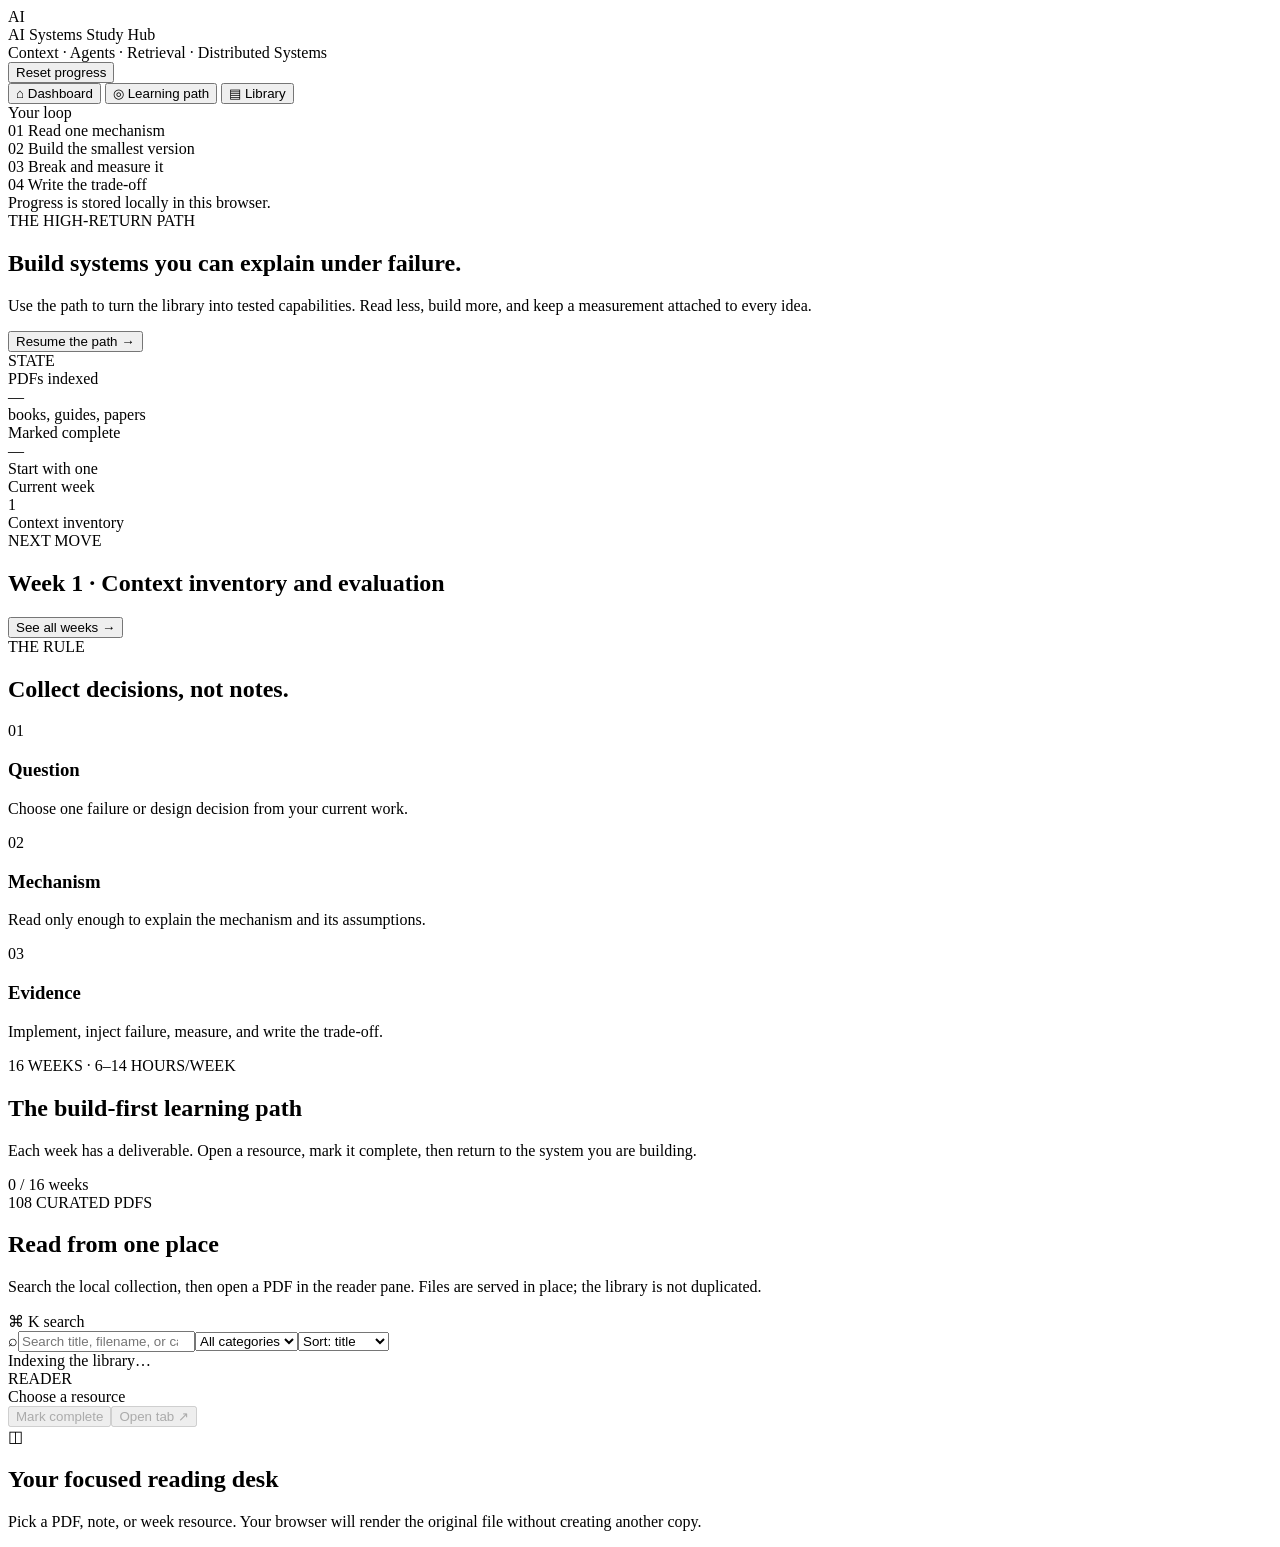
==== cloudflare/site/index.html @ 67e895bd "Add private Cloudflare Study Hub deployment" ====
<!doctype html>
<html lang="en">
  <head>
    <meta charset="utf-8" />
    <meta name="viewport" content="width=device-width, initial-scale=1" />
    <title>AI Systems Study Hub</title>
    <link rel="stylesheet" href="/static/styles.css" />
    <script src="/static/app.js" defer></script>
  </head>
  <body>
    <header class="topbar">
      <div class="brand-mark">AI</div>
      <div>
        <div class="brand-title">AI Systems Study Hub</div>
        <div class="brand-subtitle">Context · Agents · Retrieval · Distributed Systems</div>
      </div>
      <div class="topbar-spacer"></div>
      <button class="ghost-button" id="reset-progress" title="Clear local progress">Reset progress</button>
    </header>

    <div class="app-shell">
      <aside class="sidebar">
        <button class="nav-button active" data-view="dashboard-view">⌂ <span>Dashboard</span></button>
        <button class="nav-button" data-view="path-view">◎ <span>Learning path</span></button>
        <button class="nav-button" data-view="library-view">▤ <span>Library</span></button>
        <div class="sidebar-rule"></div>
        <div class="sidebar-label">Your loop</div>
        <div class="loop-step"><span>01</span> Read one mechanism</div>
        <div class="loop-step"><span>02</span> Build the smallest version</div>
        <div class="loop-step"><span>03</span> Break and measure it</div>
        <div class="loop-step"><span>04</span> Write the trade-off</div>
        <div class="sidebar-footer">Progress is stored locally in this browser.</div>
      </aside>

      <main class="main-content">
        <section class="view" id="dashboard-view">
          <div class="hero-card">
            <div>
              <div class="eyebrow">THE HIGH-RETURN PATH</div>
              <h1>Build systems you can explain under failure.</h1>
              <p>Use the path to turn the library into tested capabilities. Read less, build more, and keep a measurement attached to every idea.</p>
              <button class="primary-button" id="resume-button">Resume the path <span>→</span></button>
            </div>
            <div class="hero-orbit" aria-hidden="true">
              <div class="orbit orbit-one"></div>
              <div class="orbit orbit-two"></div>
              <div class="orbit-core">STATE</div>
            </div>
          </div>

          <div class="metric-grid">
            <div class="metric-card"><div class="metric-label">PDFs indexed</div><div class="metric-value" id="total-pdfs">—</div><div class="metric-note">books, guides, papers</div></div>
            <div class="metric-card"><div class="metric-label">Marked complete</div><div class="metric-value" id="read-count">—</div><div class="metric-note" id="read-percent">Start with one</div></div>
            <div class="metric-card"><div class="metric-label">Current week</div><div class="metric-value" id="current-week">1</div><div class="metric-note" id="current-week-title">Context inventory</div></div>
          </div>

          <div class="section-heading"><div><div class="eyebrow">NEXT MOVE</div><h2 id="next-week-heading">Week 1 · Context inventory and evaluation</h2></div><button class="text-button" data-view-target="path-view">See all weeks →</button></div>
          <div class="next-card" id="next-week-card"></div>

          <div class="section-heading"><div><div class="eyebrow">THE RULE</div><h2>Collect decisions, not notes.</h2></div></div>
          <div class="rule-grid">
            <div><span class="rule-number">01</span><h3>Question</h3><p>Choose one failure or design decision from your current work.</p></div>
            <div><span class="rule-number">02</span><h3>Mechanism</h3><p>Read only enough to explain the mechanism and its assumptions.</p></div>
            <div><span class="rule-number">03</span><h3>Evidence</h3><p>Implement, inject failure, measure, and write the trade-off.</p></div>
          </div>
        </section>

        <section class="view hidden" id="path-view">
          <div class="page-heading"><div class="eyebrow">16 WEEKS · 6–14 HOURS/WEEK</div><h1>The build-first learning path</h1><p>Each week has a deliverable. Open a resource, mark it complete, then return to the system you are building.</p></div>
          <div class="path-progress"><div class="progress-track"><div class="progress-fill" id="path-progress-fill"></div></div><span id="path-progress-label">0 / 16 weeks</span></div>
          <div id="week-list" class="week-list"></div>
        </section>

        <section class="view hidden" id="library-view">
          <div class="page-heading library-heading"><div><div class="eyebrow">108 CURATED PDFS</div><h1>Read from one place</h1><p>Search the local collection, then open a PDF in the reader pane. Files are served in place; the library is not duplicated.</p></div><div class="library-shortcut"><span>⌘ K</span> search</div></div>
          <div class="library-toolbar"><label class="search-box"><span>⌕</span><input id="library-search" type="search" placeholder="Search title, filename, or category…" autocomplete="off" /></label><select id="category-filter"><option value="all">All categories</option></select><select id="sort-filter"><option value="title">Sort: title</option><option value="pages">Sort: pages</option><option value="year">Sort: year</option></select></div>
          <div class="library-layout"><div id="resource-list" class="resource-list"><div class="loading">Indexing the library…</div></div><div class="reader-panel"><div class="reader-toolbar"><div><div class="reader-kicker">READER</div><div class="reader-title" id="reader-title">Choose a resource</div></div><div class="reader-actions"><button class="ghost-button" id="mark-complete" disabled>Mark complete</button><button class="ghost-button" id="open-new-tab" disabled>Open tab ↗</button></div></div><div class="reader-body" id="reader-body"><div class="reader-empty"><div class="reader-icon">◫</div><h2>Your focused reading desk</h2><p>Pick a PDF, note, or week resource. Your browser will render the original file without creating another copy.</p></div></div></div></div>
        </section>
      </main>
    </div>
  </body>
</html>
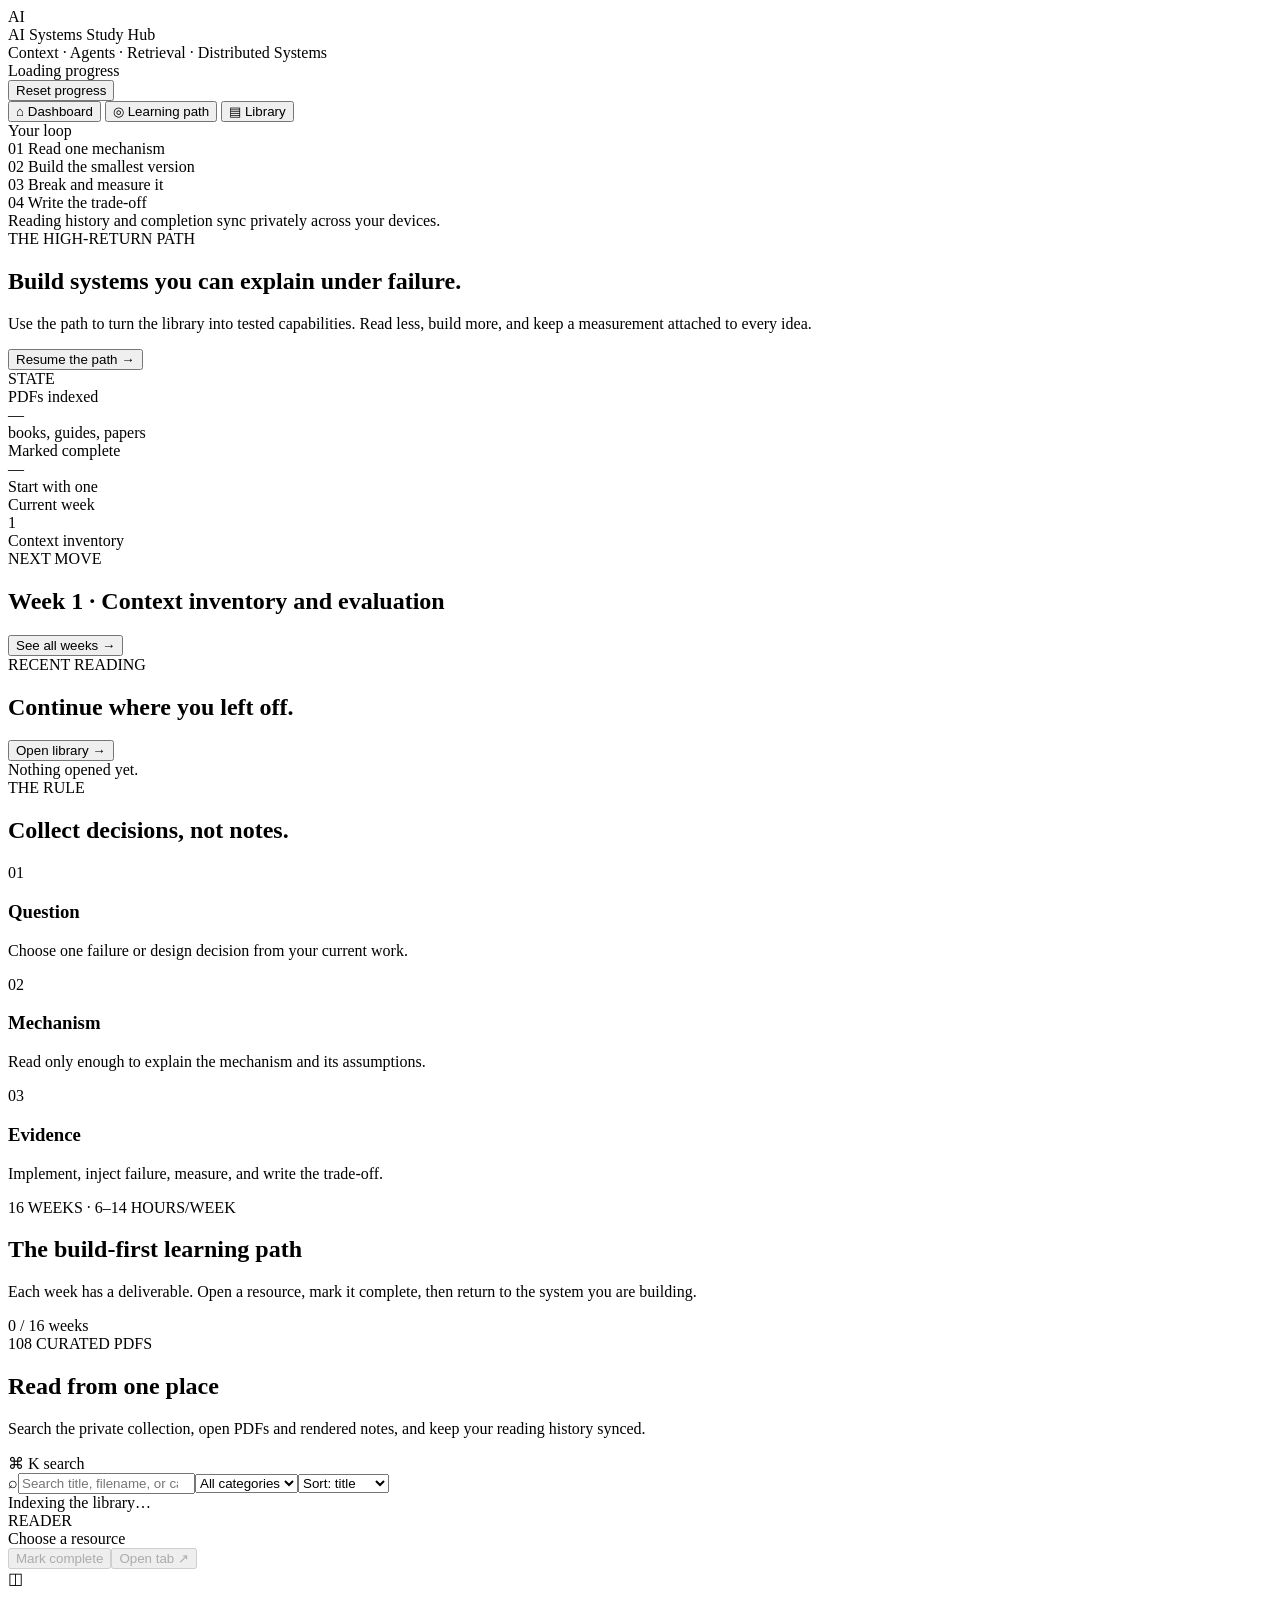
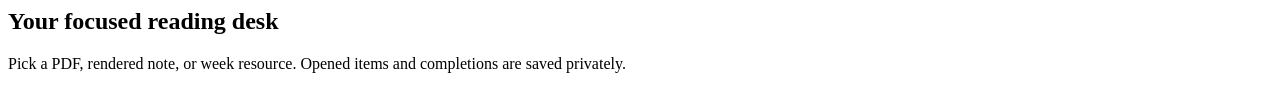
==== commit b369e4ee: "Add rendered notes, synced progress, and projects" ====
--- a/cloudflare/site/index.html
+++ b/cloudflare/site/index.html
@@ -5,6 +5,7 @@
     <meta name="viewport" content="width=device-width, initial-scale=1" />
     <title>AI Systems Study Hub</title>
     <link rel="stylesheet" href="/static/styles.css" />
+    <script src="/static/marked.umd.js"></script>
     <script src="/static/app.js" defer></script>
   </head>
   <body>
@@ -15,7 +16,8 @@
         <div class="brand-subtitle">Context · Agents · Retrieval · Distributed Systems</div>
       </div>
       <div class="topbar-spacer"></div>
-      <button class="ghost-button" id="reset-progress" title="Clear local progress">Reset progress</button>
+      <div class="sync-pill" id="sync-status"><span></span> Loading progress</div>
+      <button class="ghost-button" id="reset-progress" title="Clear saved progress">Reset progress</button>
     </header>
 
     <div class="app-shell">
@@ -29,7 +31,7 @@
         <div class="loop-step"><span>02</span> Build the smallest version</div>
         <div class="loop-step"><span>03</span> Break and measure it</div>
         <div class="loop-step"><span>04</span> Write the trade-off</div>
-        <div class="sidebar-footer">Progress is stored locally in this browser.</div>
+        <div class="sidebar-footer">Reading history and completion sync privately across your devices.</div>
       </aside>
 
       <main class="main-content">
@@ -57,6 +59,9 @@
           <div class="section-heading"><div><div class="eyebrow">NEXT MOVE</div><h2 id="next-week-heading">Week 1 · Context inventory and evaluation</h2></div><button class="text-button" data-view-target="path-view">See all weeks →</button></div>
           <div class="next-card" id="next-week-card"></div>
 
+          <div class="section-heading"><div><div class="eyebrow">RECENT READING</div><h2>Continue where you left off.</h2></div><button class="text-button" data-view-target="library-view">Open library →</button></div>
+          <div class="recent-grid" id="recent-reading"><div class="loading">Nothing opened yet.</div></div>
+
           <div class="section-heading"><div><div class="eyebrow">THE RULE</div><h2>Collect decisions, not notes.</h2></div></div>
           <div class="rule-grid">
             <div><span class="rule-number">01</span><h3>Question</h3><p>Choose one failure or design decision from your current work.</p></div>
@@ -72,9 +77,9 @@
         </section>
 
         <section class="view hidden" id="library-view">
-          <div class="page-heading library-heading"><div><div class="eyebrow">108 CURATED PDFS</div><h1>Read from one place</h1><p>Search the local collection, then open a PDF in the reader pane. Files are served in place; the library is not duplicated.</p></div><div class="library-shortcut"><span>⌘ K</span> search</div></div>
+          <div class="page-heading library-heading"><div><div class="eyebrow">108 CURATED PDFS</div><h1>Read from one place</h1><p>Search the private collection, open PDFs and rendered notes, and keep your reading history synced.</p></div><div class="library-shortcut"><span>⌘ K</span> search</div></div>
           <div class="library-toolbar"><label class="search-box"><span>⌕</span><input id="library-search" type="search" placeholder="Search title, filename, or category…" autocomplete="off" /></label><select id="category-filter"><option value="all">All categories</option></select><select id="sort-filter"><option value="title">Sort: title</option><option value="pages">Sort: pages</option><option value="year">Sort: year</option></select></div>
-          <div class="library-layout"><div id="resource-list" class="resource-list"><div class="loading">Indexing the library…</div></div><div class="reader-panel"><div class="reader-toolbar"><div><div class="reader-kicker">READER</div><div class="reader-title" id="reader-title">Choose a resource</div></div><div class="reader-actions"><button class="ghost-button" id="mark-complete" disabled>Mark complete</button><button class="ghost-button" id="open-new-tab" disabled>Open tab ↗</button></div></div><div class="reader-body" id="reader-body"><div class="reader-empty"><div class="reader-icon">◫</div><h2>Your focused reading desk</h2><p>Pick a PDF, note, or week resource. Your browser will render the original file without creating another copy.</p></div></div></div></div>
+          <div class="library-layout"><div id="resource-list" class="resource-list"><div class="loading">Indexing the library…</div></div><div class="reader-panel"><div class="reader-toolbar"><div><div class="reader-kicker">READER</div><div class="reader-title" id="reader-title">Choose a resource</div></div><div class="reader-actions"><button class="ghost-button" id="mark-complete" disabled>Mark complete</button><button class="ghost-button" id="open-new-tab" disabled>Open tab ↗</button></div></div><div class="reader-body" id="reader-body"><div class="reader-empty"><div class="reader-icon">◫</div><h2>Your focused reading desk</h2><p>Pick a PDF, rendered note, or week resource. Opened items and completions are saved privately.</p></div></div></div></div>
         </section>
       </main>
     </div>
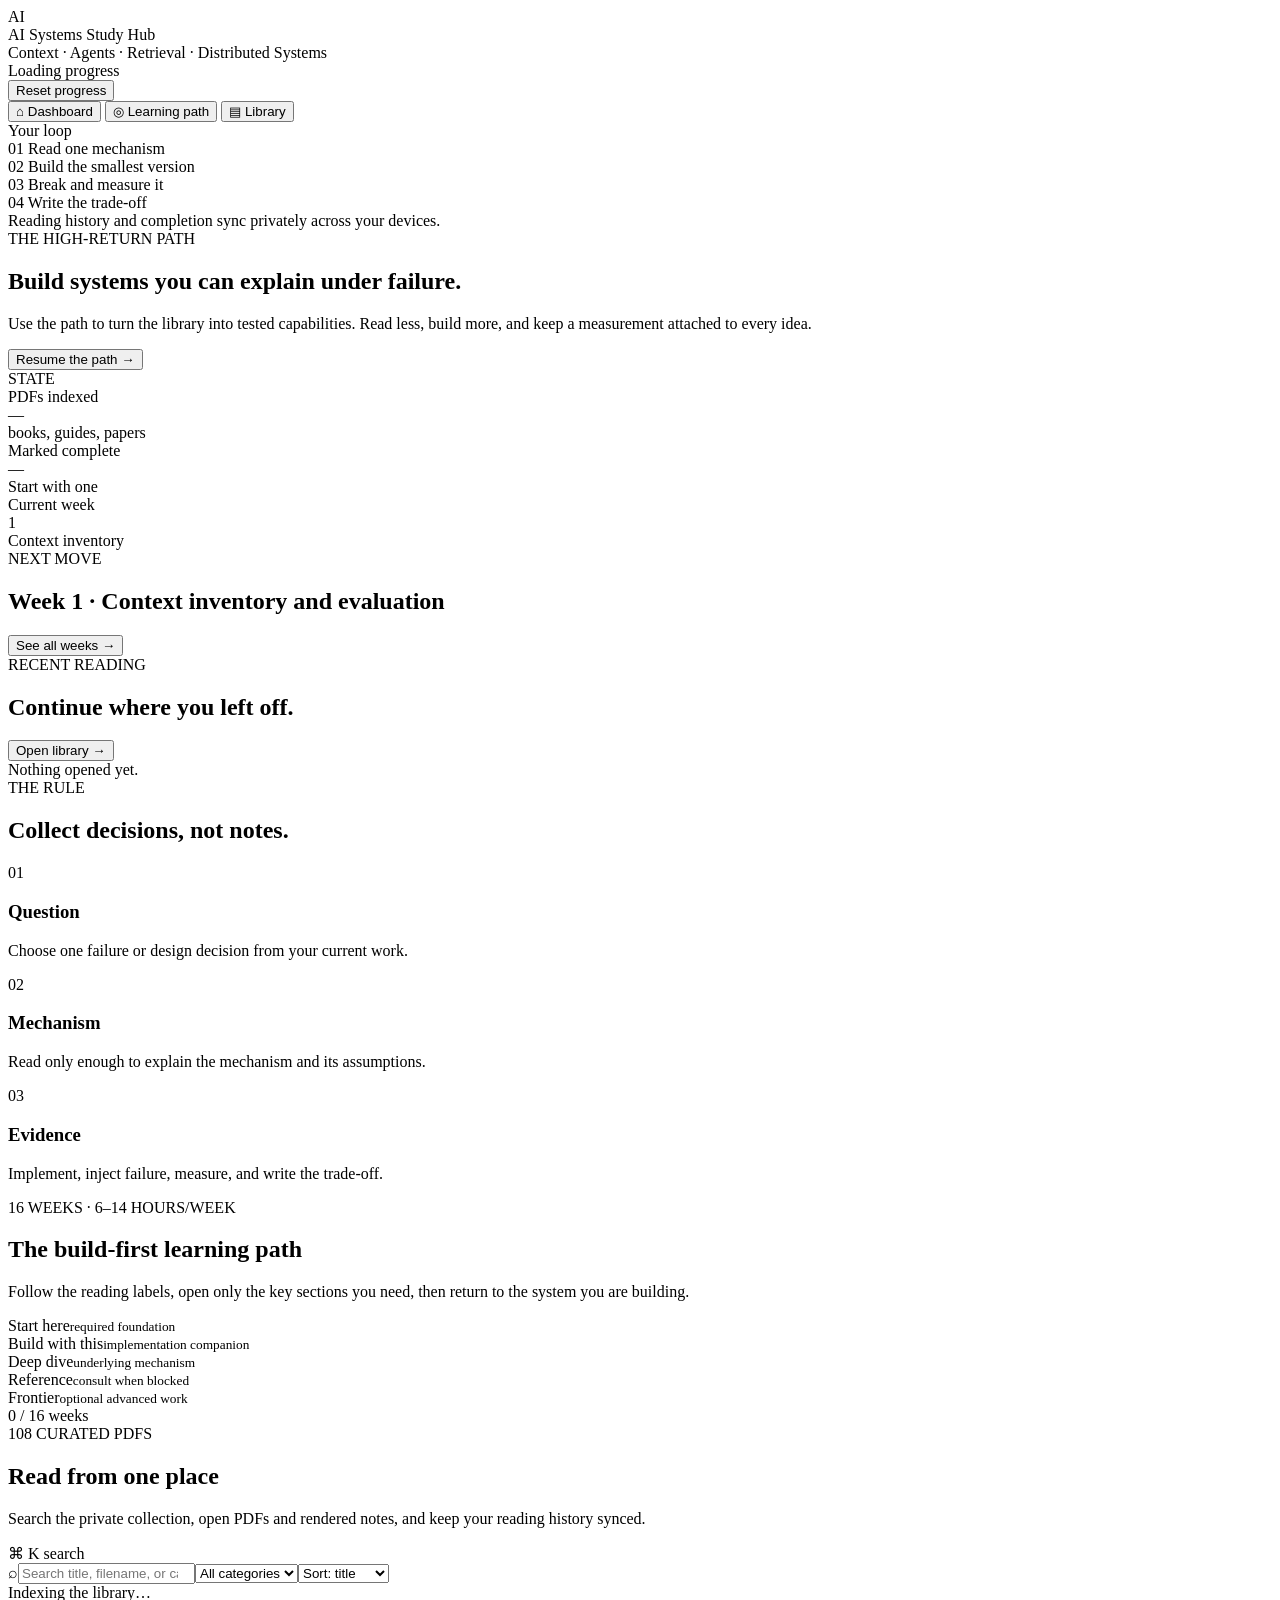
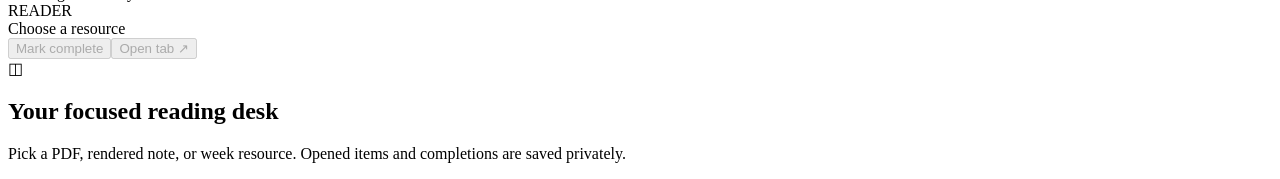
==== commit 49080c4f: "Add focused reading labels and key section jumps" ====
--- a/cloudflare/site/index.html
+++ b/cloudflare/site/index.html
@@ -71,7 +71,14 @@
         </section>
 
         <section class="view hidden" id="path-view">
-          <div class="page-heading"><div class="eyebrow">16 WEEKS · 6–14 HOURS/WEEK</div><h1>The build-first learning path</h1><p>Each week has a deliverable. Open a resource, mark it complete, then return to the system you are building.</p></div>
+          <div class="page-heading"><div class="eyebrow">16 WEEKS · 6–14 HOURS/WEEK</div><h1>The build-first learning path</h1><p>Follow the reading labels, open only the key sections you need, then return to the system you are building.</p></div>
+          <div class="reading-legend" aria-label="Reading priority labels">
+            <div><span class="role-badge role-start">Start here</span><small>required foundation</small></div>
+            <div><span class="role-badge role-build">Build with this</span><small>implementation companion</small></div>
+            <div><span class="role-badge role-deep">Deep dive</span><small>underlying mechanism</small></div>
+            <div><span class="role-badge role-reference">Reference</span><small>consult when blocked</small></div>
+            <div><span class="role-badge role-frontier">Frontier</span><small>optional advanced work</small></div>
+          </div>
           <div class="path-progress"><div class="progress-track"><div class="progress-fill" id="path-progress-fill"></div></div><span id="path-progress-label">0 / 16 weeks</span></div>
           <div id="week-list" class="week-list"></div>
         </section>
@@ -79,7 +86,7 @@
         <section class="view hidden" id="library-view">
           <div class="page-heading library-heading"><div><div class="eyebrow">108 CURATED PDFS</div><h1>Read from one place</h1><p>Search the private collection, open PDFs and rendered notes, and keep your reading history synced.</p></div><div class="library-shortcut"><span>⌘ K</span> search</div></div>
           <div class="library-toolbar"><label class="search-box"><span>⌕</span><input id="library-search" type="search" placeholder="Search title, filename, or category…" autocomplete="off" /></label><select id="category-filter"><option value="all">All categories</option></select><select id="sort-filter"><option value="title">Sort: title</option><option value="pages">Sort: pages</option><option value="year">Sort: year</option></select></div>
-          <div class="library-layout"><div id="resource-list" class="resource-list"><div class="loading">Indexing the library…</div></div><div class="reader-panel"><div class="reader-toolbar"><div><div class="reader-kicker">READER</div><div class="reader-title" id="reader-title">Choose a resource</div></div><div class="reader-actions"><button class="ghost-button" id="mark-complete" disabled>Mark complete</button><button class="ghost-button" id="open-new-tab" disabled>Open tab ↗</button></div></div><div class="reader-body" id="reader-body"><div class="reader-empty"><div class="reader-icon">◫</div><h2>Your focused reading desk</h2><p>Pick a PDF, rendered note, or week resource. Opened items and completions are saved privately.</p></div></div></div></div>
+          <div class="library-layout"><div id="resource-list" class="resource-list"><div class="loading">Indexing the library…</div></div><div class="reader-panel"><div class="reader-toolbar"><div><div class="reader-kicker">READER</div><div class="reader-title" id="reader-title">Choose a resource</div></div><div class="reader-actions"><button class="ghost-button" id="mark-complete" disabled>Mark complete</button><button class="ghost-button" id="open-new-tab" disabled>Open tab ↗</button></div></div><div class="reader-keybar hidden" id="reader-keys"></div><div class="reader-body" id="reader-body"><div class="reader-empty"><div class="reader-icon">◫</div><h2>Your focused reading desk</h2><p>Pick a PDF, rendered note, or week resource. Opened items and completions are saved privately.</p></div></div></div></div>
         </section>
       </main>
     </div>
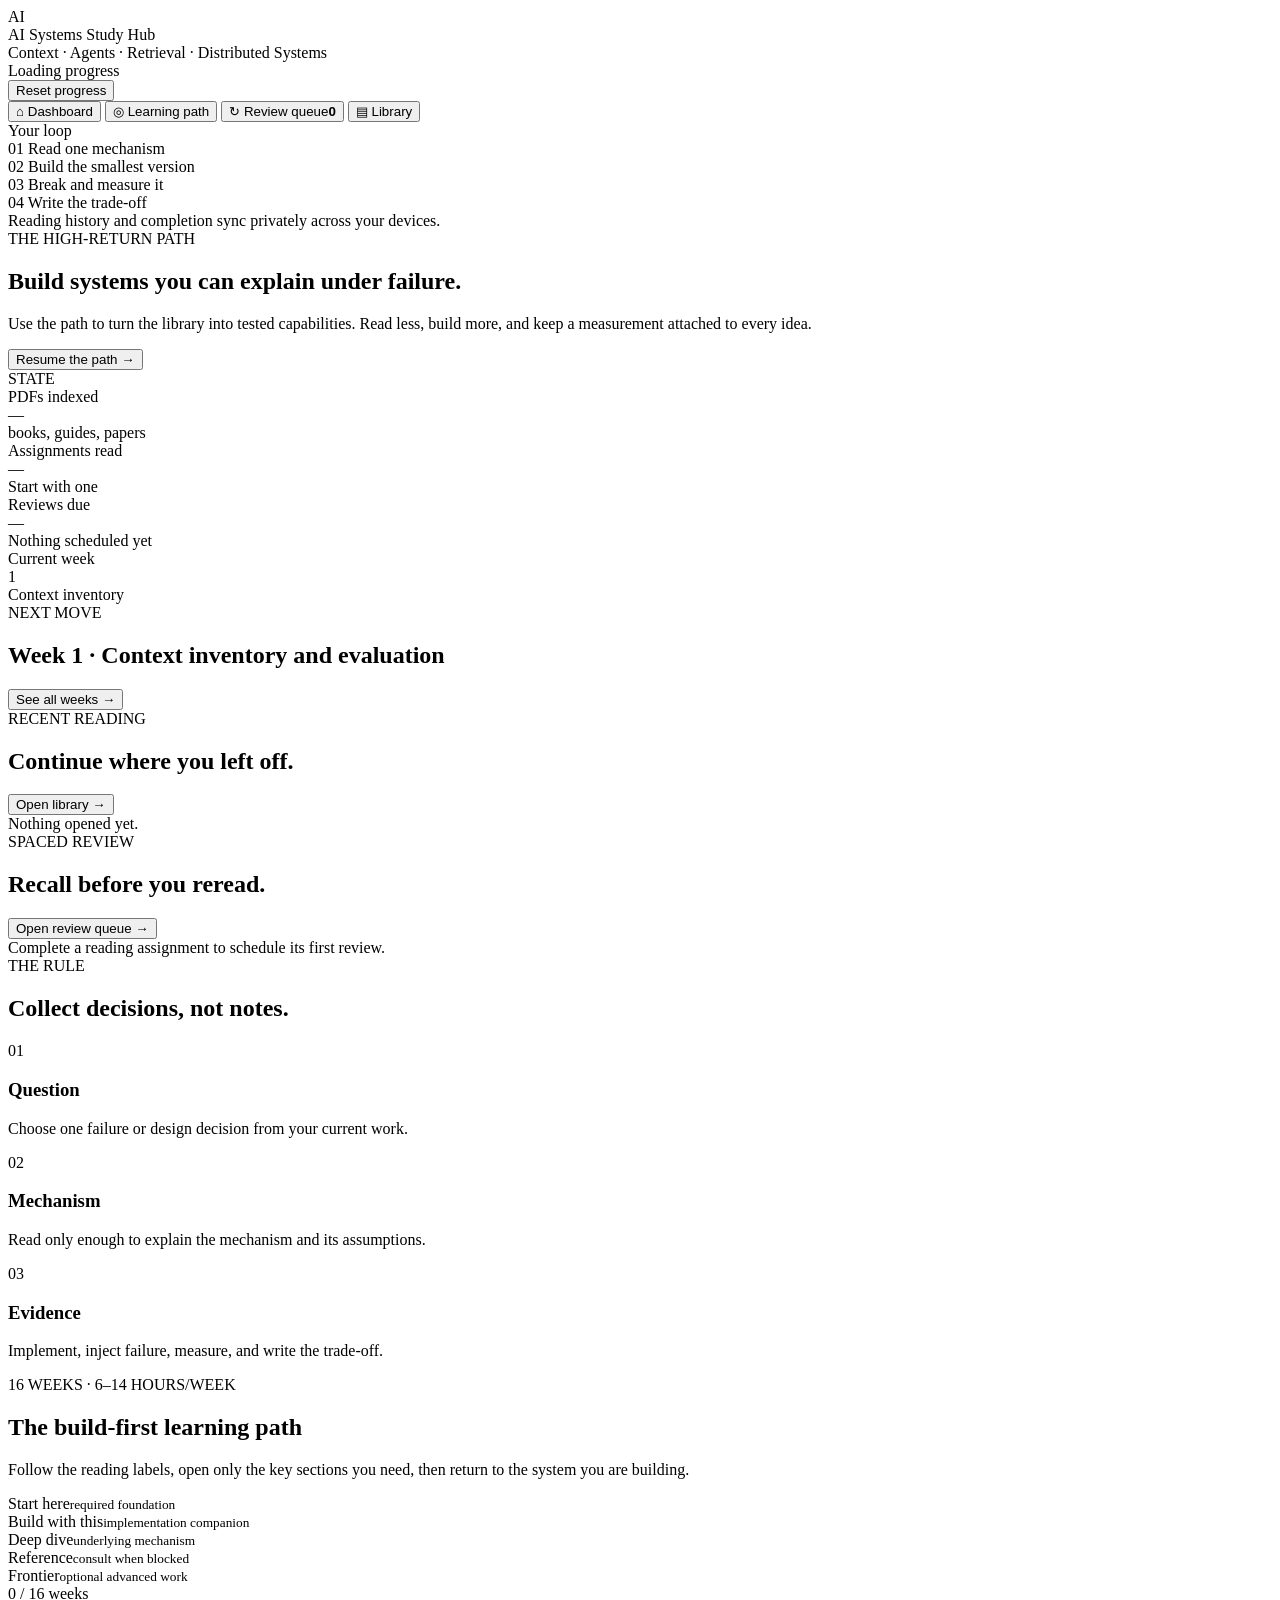
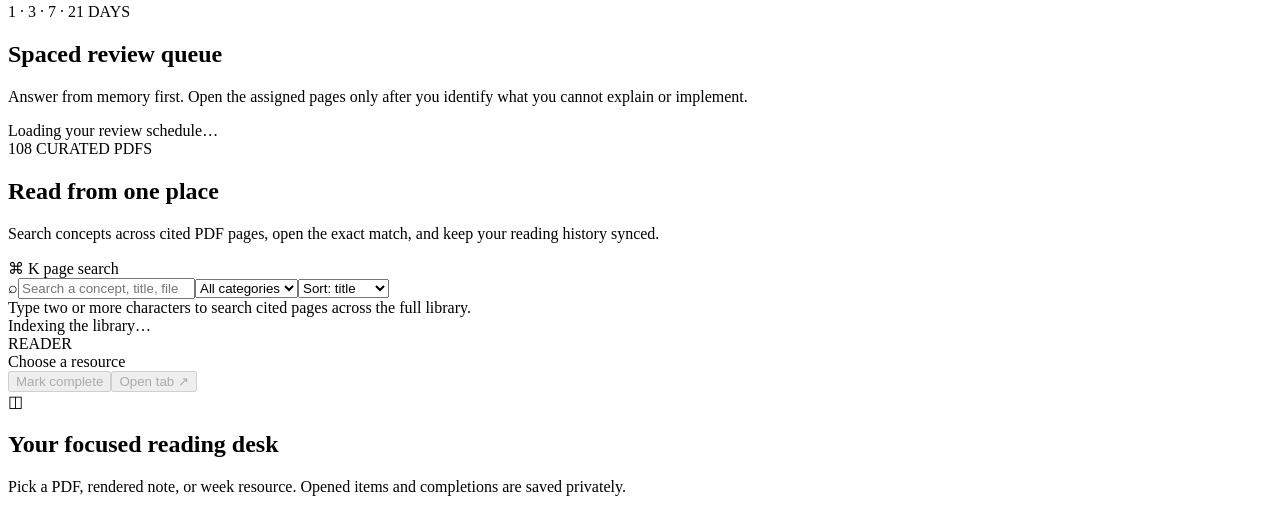
==== commit 06d07e1b: "Add mastery reviews and cited library search" ====
--- a/cloudflare/site/index.html
+++ b/cloudflare/site/index.html
@@ -24,6 +24,7 @@
       <aside class="sidebar">
         <button class="nav-button active" data-view="dashboard-view">⌂ <span>Dashboard</span></button>
         <button class="nav-button" data-view="path-view">◎ <span>Learning path</span></button>
+        <button class="nav-button" data-view="review-view">↻ <span>Review queue</span><b class="nav-count hidden" id="review-nav-count">0</b></button>
         <button class="nav-button" data-view="library-view">▤ <span>Library</span></button>
         <div class="sidebar-rule"></div>
         <div class="sidebar-label">Your loop</div>
@@ -52,7 +53,8 @@
 
           <div class="metric-grid">
             <div class="metric-card"><div class="metric-label">PDFs indexed</div><div class="metric-value" id="total-pdfs">—</div><div class="metric-note">books, guides, papers</div></div>
-            <div class="metric-card"><div class="metric-label">Marked complete</div><div class="metric-value" id="read-count">—</div><div class="metric-note" id="read-percent">Start with one</div></div>
+            <div class="metric-card"><div class="metric-label">Assignments read</div><div class="metric-value" id="read-count">—</div><div class="metric-note" id="read-percent">Start with one</div></div>
+            <div class="metric-card"><div class="metric-label">Reviews due</div><div class="metric-value" id="review-count">—</div><div class="metric-note" id="review-note">Nothing scheduled yet</div></div>
             <div class="metric-card"><div class="metric-label">Current week</div><div class="metric-value" id="current-week">1</div><div class="metric-note" id="current-week-title">Context inventory</div></div>
           </div>
 
@@ -61,6 +63,9 @@
 
           <div class="section-heading"><div><div class="eyebrow">RECENT READING</div><h2>Continue where you left off.</h2></div><button class="text-button" data-view-target="library-view">Open library →</button></div>
           <div class="recent-grid" id="recent-reading"><div class="loading">Nothing opened yet.</div></div>
+
+          <div class="section-heading"><div><div class="eyebrow">SPACED REVIEW</div><h2>Recall before you reread.</h2></div><button class="text-button" data-view-target="review-view">Open review queue →</button></div>
+          <div class="review-preview" id="review-preview"><div class="loading">Complete a reading assignment to schedule its first review.</div></div>
 
           <div class="section-heading"><div><div class="eyebrow">THE RULE</div><h2>Collect decisions, not notes.</h2></div></div>
           <div class="rule-grid">
@@ -83,9 +88,16 @@
           <div id="week-list" class="week-list"></div>
         </section>
 
+        <section class="view hidden" id="review-view">
+          <div class="page-heading"><div class="eyebrow">1 · 3 · 7 · 21 DAYS</div><h1>Spaced review queue</h1><p>Answer from memory first. Open the assigned pages only after you identify what you cannot explain or implement.</p></div>
+          <div class="review-summary" id="review-summary"></div>
+          <div id="review-list" class="review-list"><div class="loading">Loading your review schedule…</div></div>
+        </section>
+
         <section class="view hidden" id="library-view">
-          <div class="page-heading library-heading"><div><div class="eyebrow">108 CURATED PDFS</div><h1>Read from one place</h1><p>Search the private collection, open PDFs and rendered notes, and keep your reading history synced.</p></div><div class="library-shortcut"><span>⌘ K</span> search</div></div>
-          <div class="library-toolbar"><label class="search-box"><span>⌕</span><input id="library-search" type="search" placeholder="Search title, filename, or category…" autocomplete="off" /></label><select id="category-filter"><option value="all">All categories</option></select><select id="sort-filter"><option value="title">Sort: title</option><option value="pages">Sort: pages</option><option value="year">Sort: year</option></select></div>
+          <div class="page-heading library-heading"><div><div class="eyebrow">108 CURATED PDFS</div><h1>Read from one place</h1><p>Search concepts across cited PDF pages, open the exact match, and keep your reading history synced.</p></div><div class="library-shortcut"><span>⌘ K</span> page search</div></div>
+          <div class="library-toolbar"><label class="search-box"><span>⌕</span><input id="library-search" type="search" placeholder="Search a concept, title, filename, or category…" autocomplete="off" /></label><select id="category-filter"><option value="all">All categories</option></select><select id="sort-filter"><option value="title">Sort: title</option><option value="pages">Sort: pages</option><option value="year">Sort: year</option></select></div>
+          <div class="search-status" id="search-status">Type two or more characters to search cited pages across the full library.</div>
           <div class="library-layout"><div id="resource-list" class="resource-list"><div class="loading">Indexing the library…</div></div><div class="reader-panel"><div class="reader-toolbar"><div><div class="reader-kicker">READER</div><div class="reader-title" id="reader-title">Choose a resource</div></div><div class="reader-actions"><button class="ghost-button" id="mark-complete" disabled>Mark complete</button><button class="ghost-button" id="open-new-tab" disabled>Open tab ↗</button></div></div><div class="reader-keybar hidden" id="reader-keys"></div><div class="reader-body" id="reader-body"><div class="reader-empty"><div class="reader-icon">◫</div><h2>Your focused reading desk</h2><p>Pick a PDF, rendered note, or week resource. Opened items and completions are saved privately.</p></div></div></div></div>
         </section>
       </main>
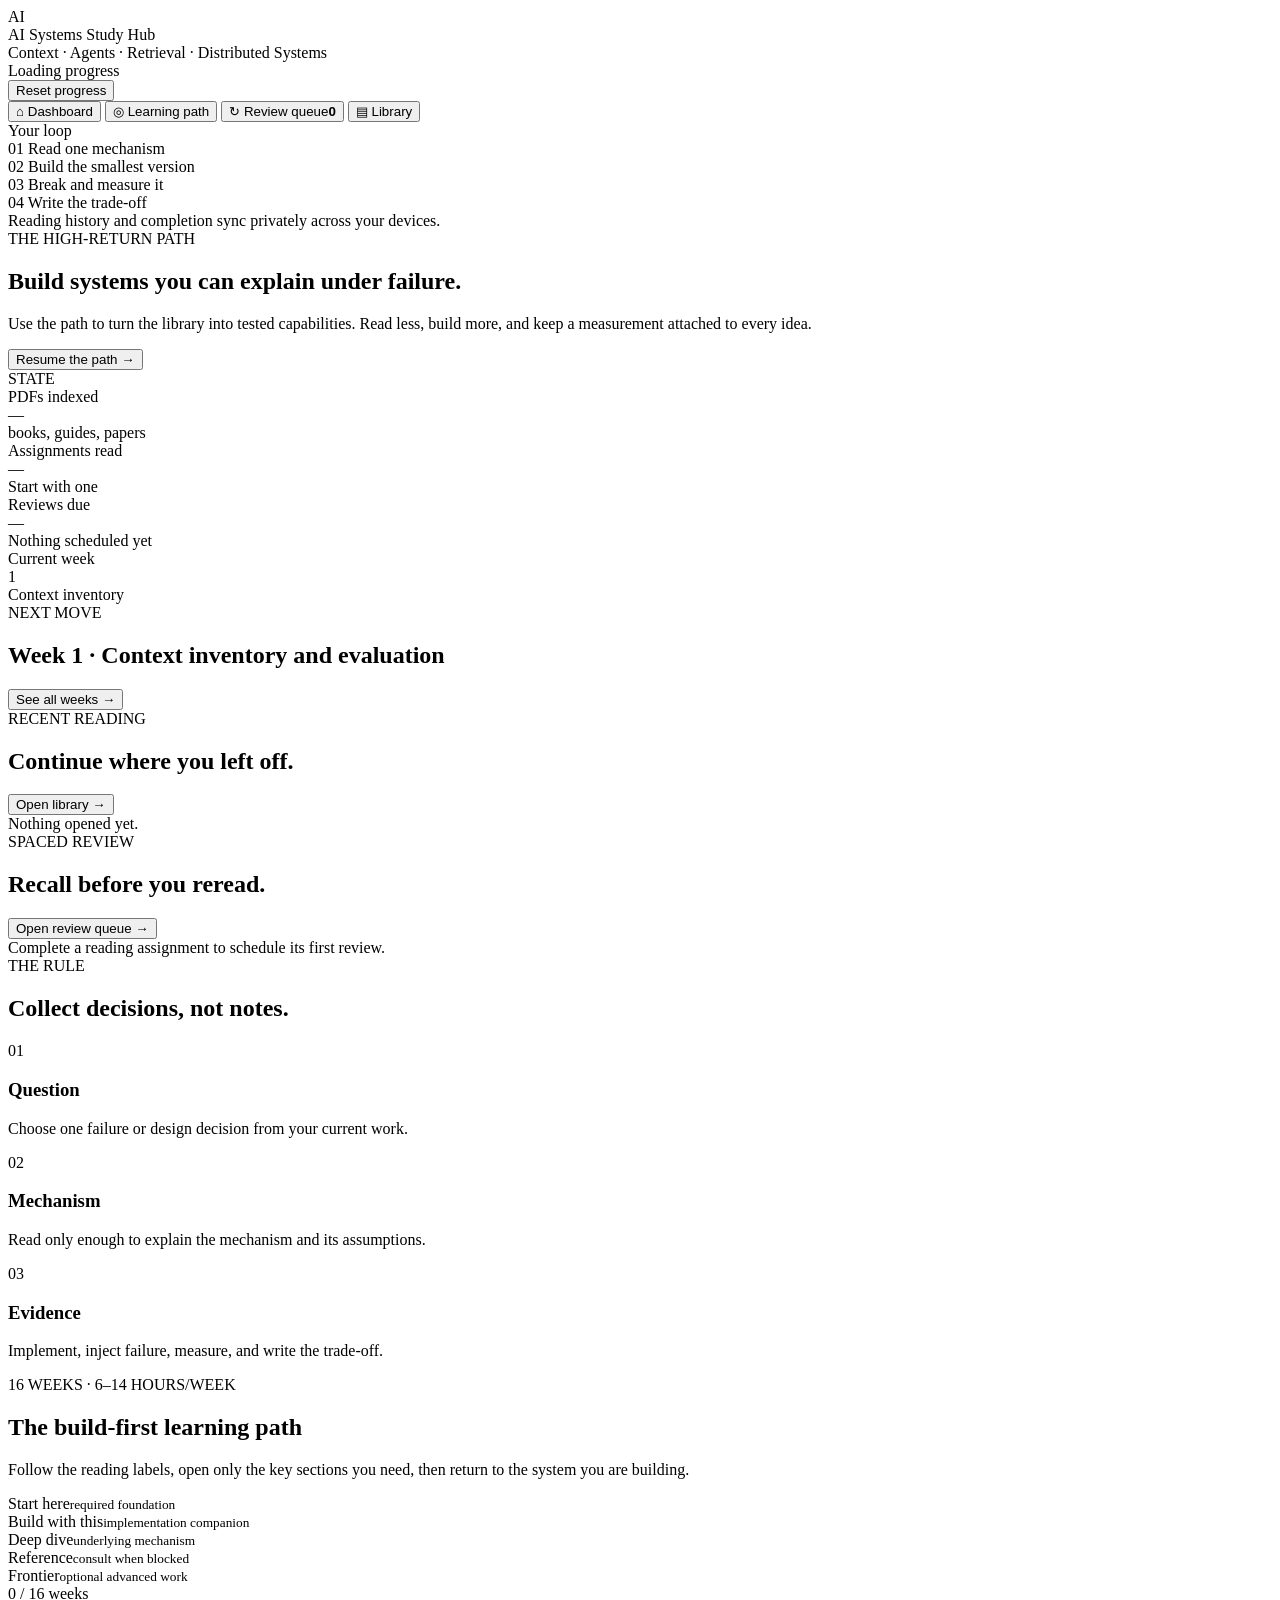
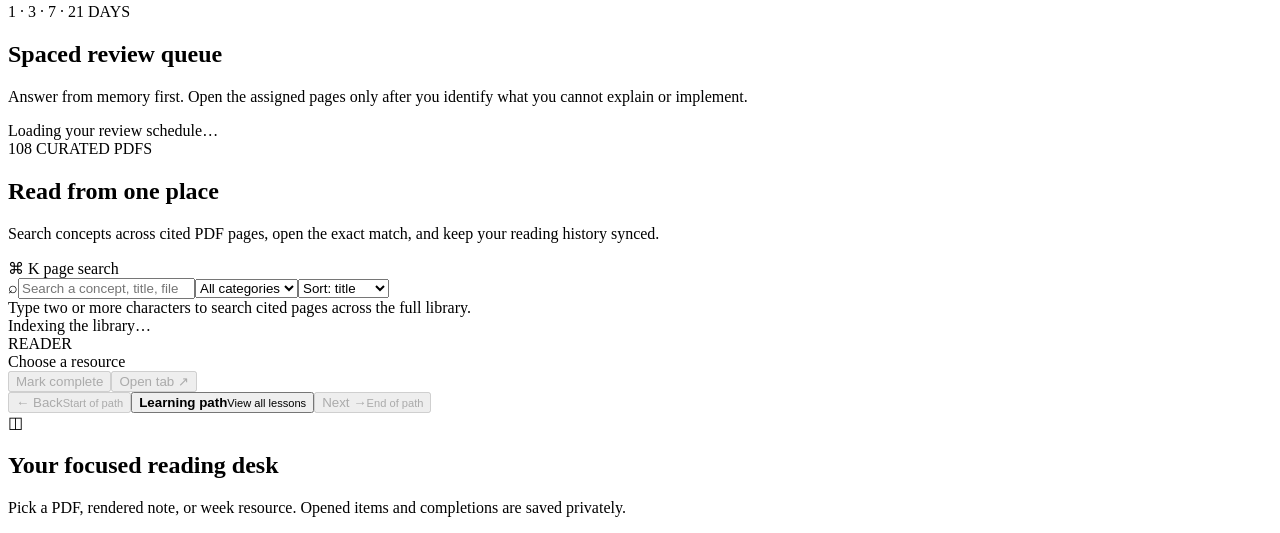
==== commit a441bc38: "Add previous and next lesson navigation" ====
--- a/cloudflare/site/index.html
+++ b/cloudflare/site/index.html
@@ -98,7 +98,7 @@
           <div class="page-heading library-heading"><div><div class="eyebrow">108 CURATED PDFS</div><h1>Read from one place</h1><p>Search concepts across cited PDF pages, open the exact match, and keep your reading history synced.</p></div><div class="library-shortcut"><span>⌘ K</span> page search</div></div>
           <div class="library-toolbar"><label class="search-box"><span>⌕</span><input id="library-search" type="search" placeholder="Search a concept, title, filename, or category…" autocomplete="off" /></label><select id="category-filter"><option value="all">All categories</option></select><select id="sort-filter"><option value="title">Sort: title</option><option value="pages">Sort: pages</option><option value="year">Sort: year</option></select></div>
           <div class="search-status" id="search-status">Type two or more characters to search cited pages across the full library.</div>
-          <div class="library-layout"><div id="resource-list" class="resource-list"><div class="loading">Indexing the library…</div></div><div class="reader-panel"><div class="reader-toolbar"><div><div class="reader-kicker">READER</div><div class="reader-title" id="reader-title">Choose a resource</div></div><div class="reader-actions"><button class="ghost-button" id="mark-complete" disabled>Mark complete</button><button class="ghost-button" id="open-new-tab" disabled>Open tab ↗</button></div></div><div class="reader-keybar hidden" id="reader-keys"></div><div class="reader-body" id="reader-body"><div class="reader-empty"><div class="reader-icon">◫</div><h2>Your focused reading desk</h2><p>Pick a PDF, rendered note, or week resource. Opened items and completions are saved privately.</p></div></div></div></div>
+          <div class="library-layout"><div id="resource-list" class="resource-list"><div class="loading">Indexing the library…</div></div><div class="reader-panel"><div class="reader-toolbar"><div><div class="reader-kicker">READER</div><div class="reader-title" id="reader-title">Choose a resource</div></div><div class="reader-actions"><button class="ghost-button" id="mark-complete" disabled>Mark complete</button><button class="ghost-button" id="open-new-tab" disabled>Open tab ↗</button></div></div><div class="reader-course-nav hidden" id="reader-course-nav"><button class="lesson-nav-button previous" id="previous-assignment" disabled><span>← Back</span><small id="previous-assignment-label">Start of path</small></button><button class="lesson-position" id="return-to-path"><strong id="assignment-position">Learning path</strong><small>View all lessons</small></button><button class="lesson-nav-button next" id="next-assignment" disabled><span>Next →</span><small id="next-assignment-label">End of path</small></button></div><div class="reader-keybar hidden" id="reader-keys"></div><div class="reader-body" id="reader-body"><div class="reader-empty"><div class="reader-icon">◫</div><h2>Your focused reading desk</h2><p>Pick a PDF, rendered note, or week resource. Opened items and completions are saved privately.</p></div></div></div></div>
         </section>
       </main>
     </div>
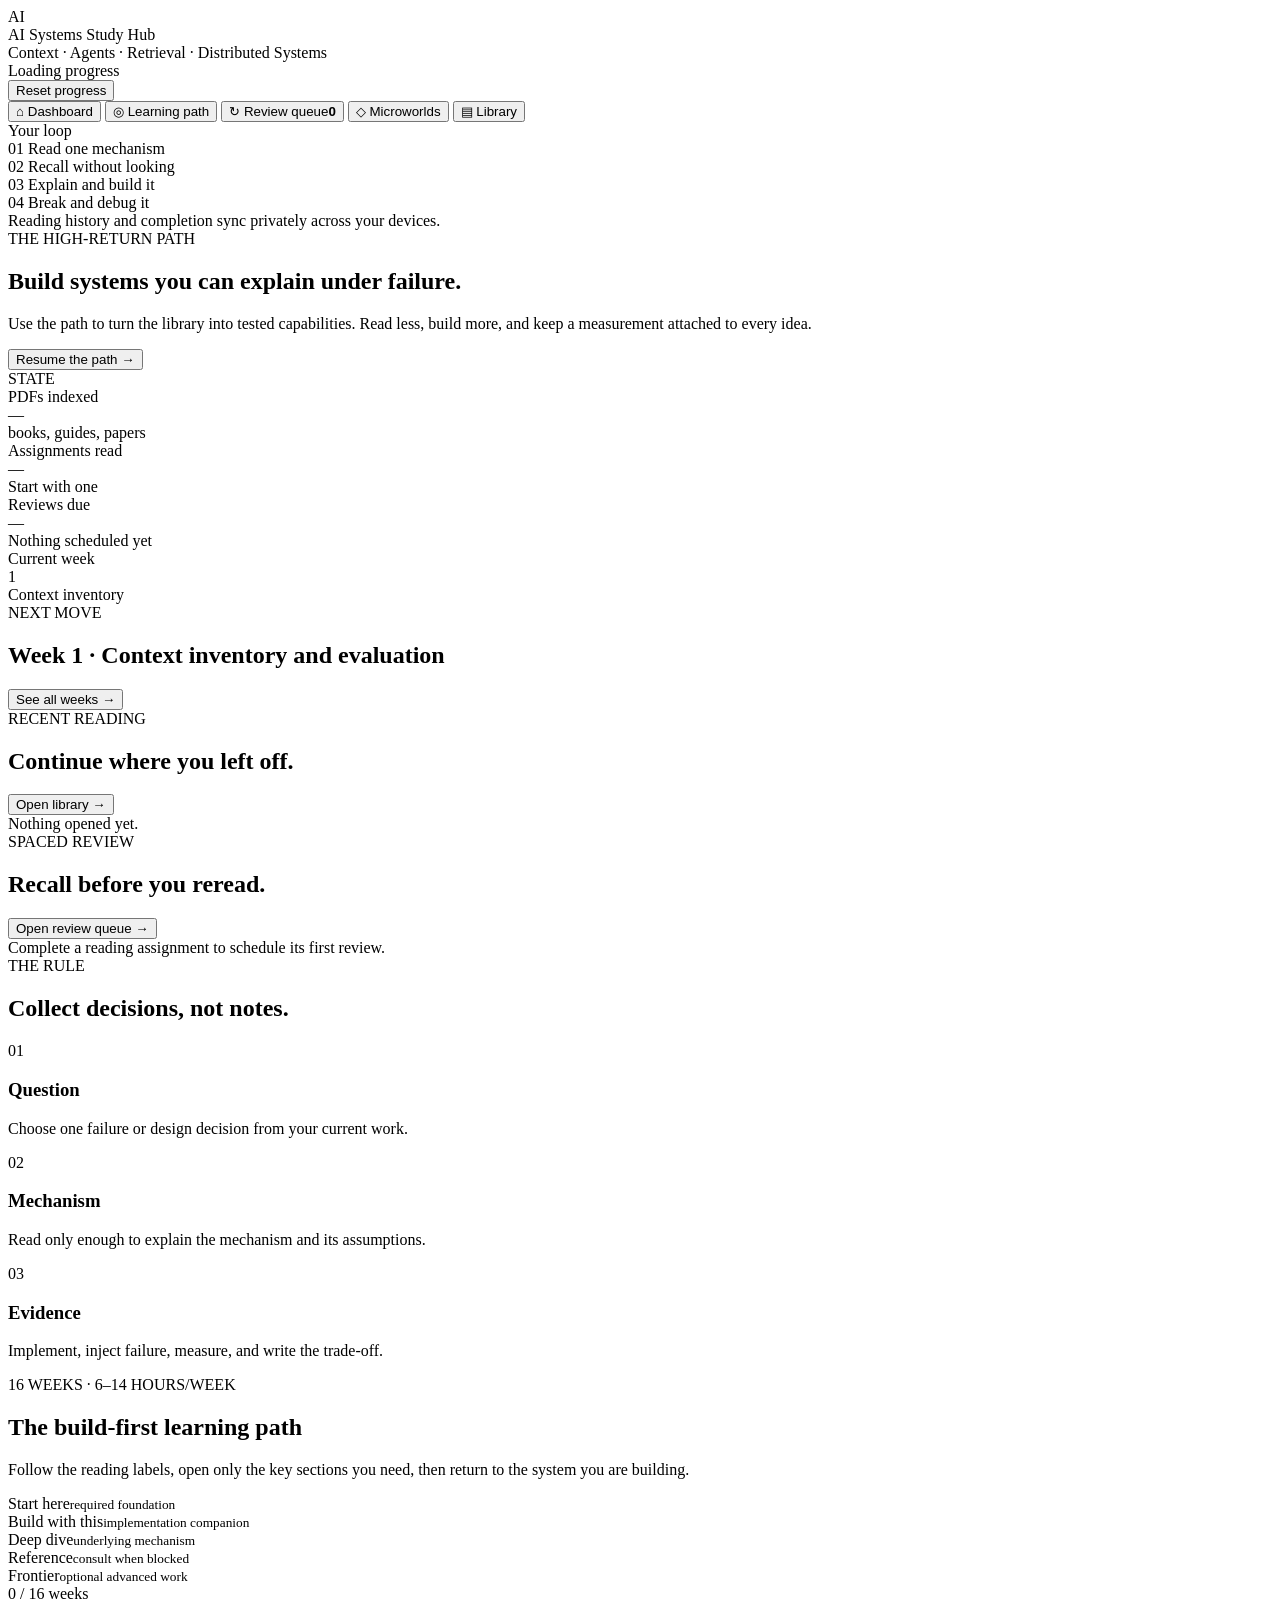
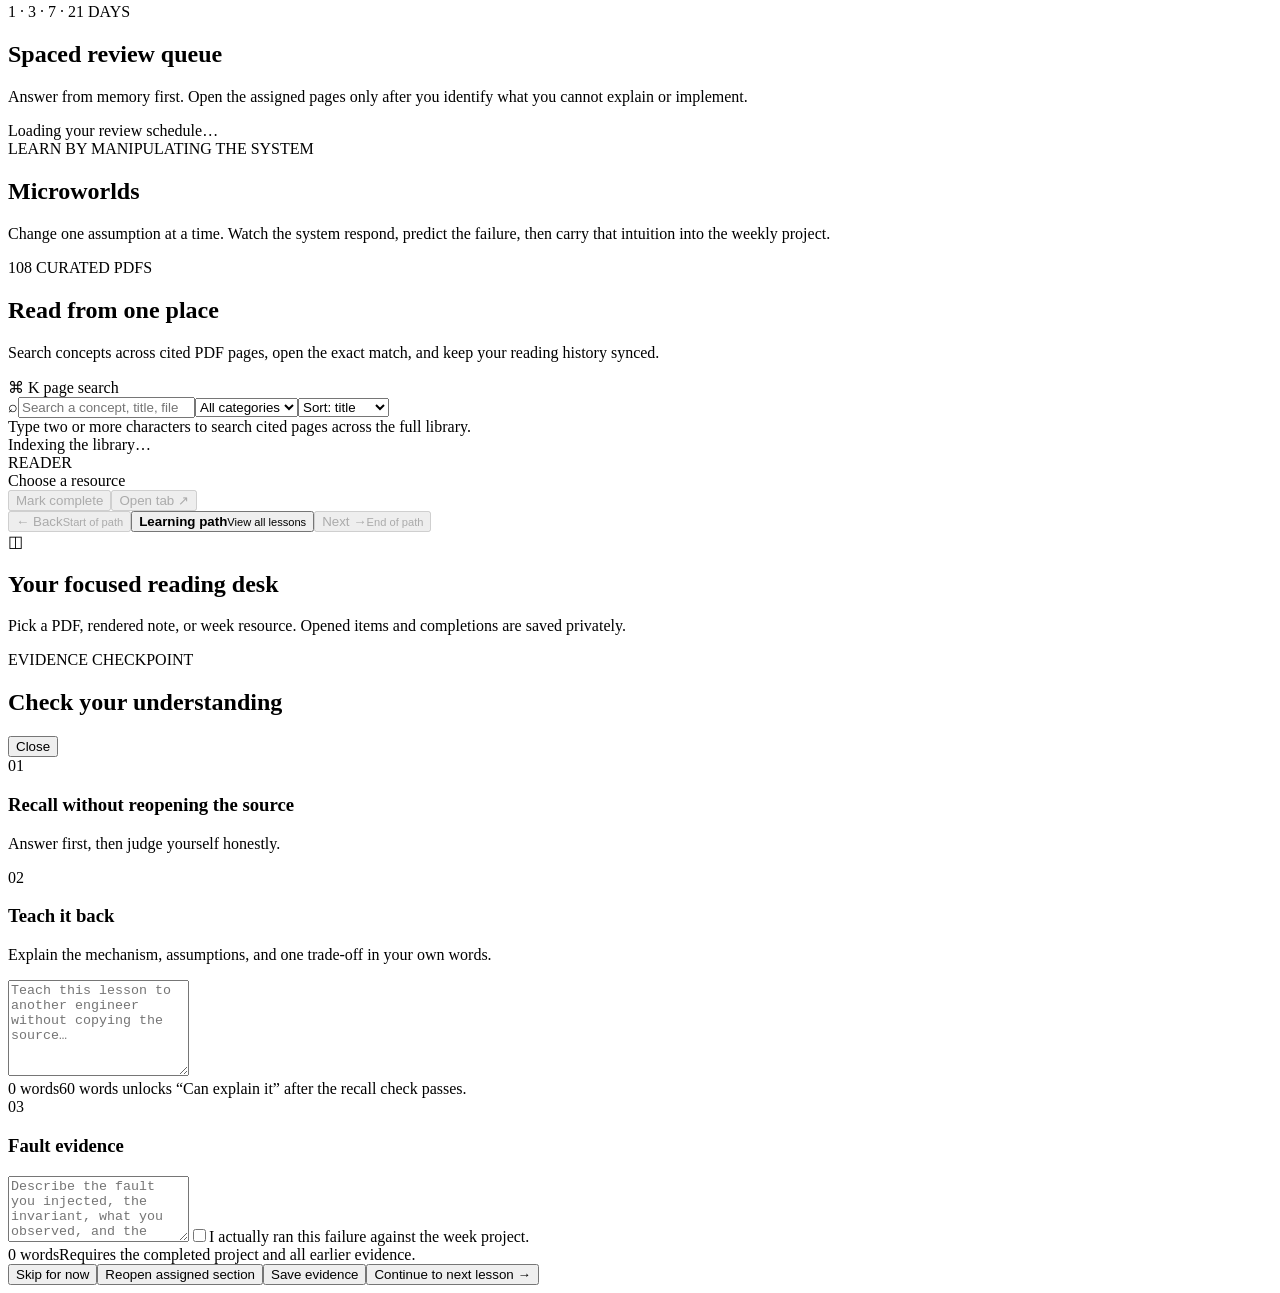
==== commit a694cc6a: "Add evidence learning studio and microworlds" ====
--- a/cloudflare/site/index.html
+++ b/cloudflare/site/index.html
@@ -6,6 +6,7 @@
     <title>AI Systems Study Hub</title>
     <link rel="stylesheet" href="/static/styles.css" />
     <script src="/static/marked.umd.js"></script>
+    <script src="/static/labs.js" defer></script>
     <script src="/static/app.js" defer></script>
   </head>
   <body>
@@ -25,13 +26,14 @@
         <button class="nav-button active" data-view="dashboard-view">⌂ <span>Dashboard</span></button>
         <button class="nav-button" data-view="path-view">◎ <span>Learning path</span></button>
         <button class="nav-button" data-view="review-view">↻ <span>Review queue</span><b class="nav-count hidden" id="review-nav-count">0</b></button>
+        <button class="nav-button" data-view="labs-view">◇ <span>Microworlds</span></button>
         <button class="nav-button" data-view="library-view">▤ <span>Library</span></button>
         <div class="sidebar-rule"></div>
         <div class="sidebar-label">Your loop</div>
         <div class="loop-step"><span>01</span> Read one mechanism</div>
-        <div class="loop-step"><span>02</span> Build the smallest version</div>
-        <div class="loop-step"><span>03</span> Break and measure it</div>
-        <div class="loop-step"><span>04</span> Write the trade-off</div>
+        <div class="loop-step"><span>02</span> Recall without looking</div>
+        <div class="loop-step"><span>03</span> Explain and build it</div>
+        <div class="loop-step"><span>04</span> Break and debug it</div>
         <div class="sidebar-footer">Reading history and completion sync privately across your devices.</div>
       </aside>
 
@@ -94,6 +96,11 @@
           <div id="review-list" class="review-list"><div class="loading">Loading your review schedule…</div></div>
         </section>
 
+        <section class="view hidden" id="labs-view">
+          <div class="page-heading"><div class="eyebrow">LEARN BY MANIPULATING THE SYSTEM</div><h1>Microworlds</h1><p>Change one assumption at a time. Watch the system respond, predict the failure, then carry that intuition into the weekly project.</p></div>
+          <div class="labs-index" id="labs-index"></div>
+        </section>
+
         <section class="view hidden" id="library-view">
           <div class="page-heading library-heading"><div><div class="eyebrow">108 CURATED PDFS</div><h1>Read from one place</h1><p>Search concepts across cited PDF pages, open the exact match, and keep your reading history synced.</p></div><div class="library-shortcut"><span>⌘ K</span> page search</div></div>
           <div class="library-toolbar"><label class="search-box"><span>⌕</span><input id="library-search" type="search" placeholder="Search a concept, title, filename, or category…" autocomplete="off" /></label><select id="category-filter"><option value="all">All categories</option></select><select id="sort-filter"><option value="title">Sort: title</option><option value="pages">Sort: pages</option><option value="year">Sort: year</option></select></div>
@@ -102,5 +109,16 @@
         </section>
       </main>
     </div>
+    <div class="studio-backdrop hidden" id="understanding-studio">
+      <section class="understanding-studio" role="dialog" aria-modal="true" aria-labelledby="studio-title">
+        <header class="studio-header"><div><div class="eyebrow" id="studio-week">EVIDENCE CHECKPOINT</div><h2 id="studio-title">Check your understanding</h2><p id="studio-subtitle"></p></div><button class="ghost-button" id="close-studio" aria-label="Close understanding checkpoint">Close</button></header>
+        <div class="evidence-ladder" id="evidence-ladder" aria-label="Evidence mastery levels"></div>
+        <div class="studio-section"><div class="studio-section-heading"><div><span>01</span><h3>Recall without reopening the source</h3></div><p>Answer first, then judge yourself honestly.</p></div><div id="checkpoint-questions" class="checkpoint-questions"></div></div>
+        <div class="studio-section"><div class="studio-section-heading"><div><span>02</span><h3>Teach it back</h3></div><p>Explain the mechanism, assumptions, and one trade-off in your own words.</p></div><textarea id="teach-back" rows="6" maxlength="2500" placeholder="Teach this lesson to another engineer without copying the source…"></textarea><div class="studio-counter"><span id="teach-back-count">0 words</span><span>60 words unlocks “Can explain it” after the recall check passes.</span></div></div>
+        <div class="studio-section"><div class="studio-section-heading"><div><span>03</span><h3>Fault evidence</h3></div><p id="fault-prompt"></p></div><textarea id="fault-reflection" rows="4" maxlength="1500" placeholder="Describe the fault you injected, the invariant, what you observed, and the fix…"></textarea><label class="fault-confirm"><input id="fault-tested" type="checkbox"/><span>I actually ran this failure against the week project.</span></label><div class="studio-counter"><span id="fault-count">0 words</span><span>Requires the completed project and all earlier evidence.</span></div></div>
+        <div class="studio-message" id="studio-message" role="status"></div>
+        <footer class="studio-actions"><button class="ghost-button hidden" id="skip-checkpoint">Skip for now</button><button class="ghost-button" id="open-studio-source">Reopen assigned section</button><button class="primary-button" id="save-evidence">Save evidence</button><button class="primary-button hidden" id="continue-next">Continue to next lesson →</button></footer>
+      </section>
+    </div>
   </body>
 </html>
